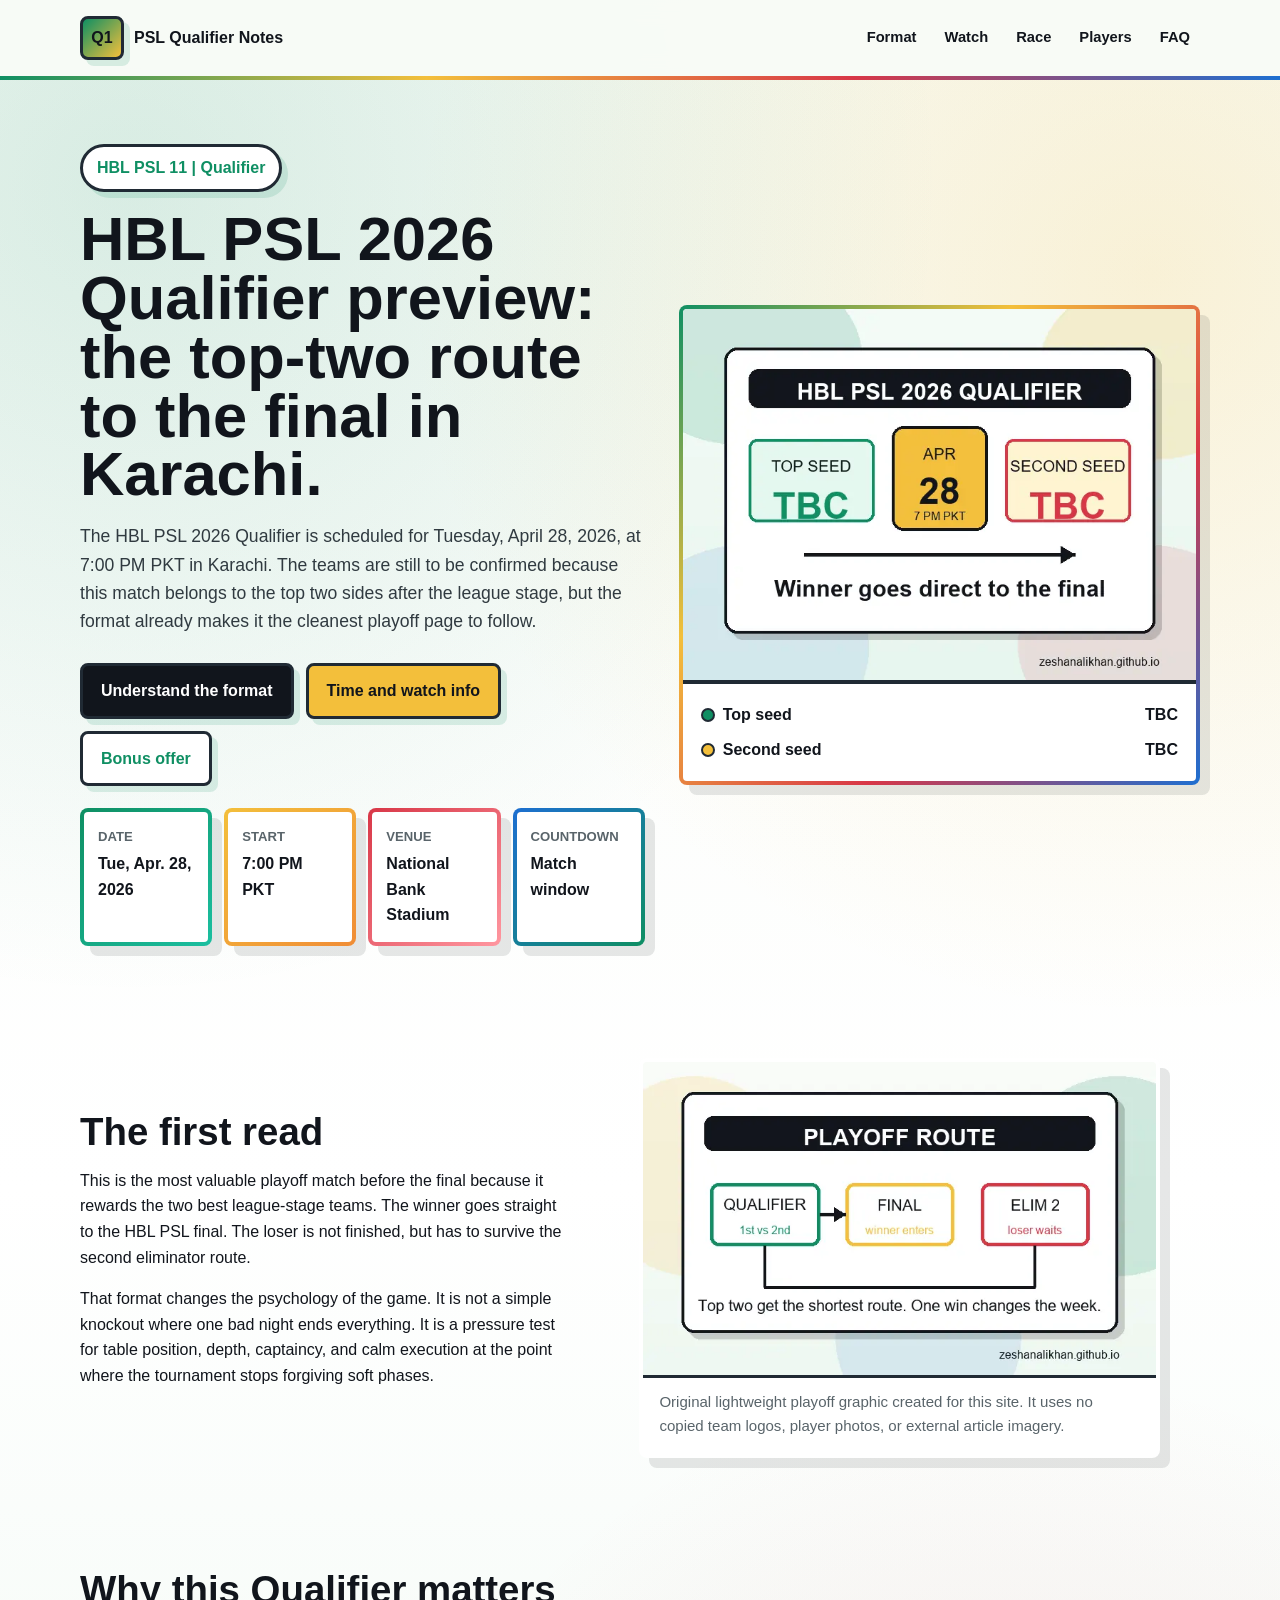
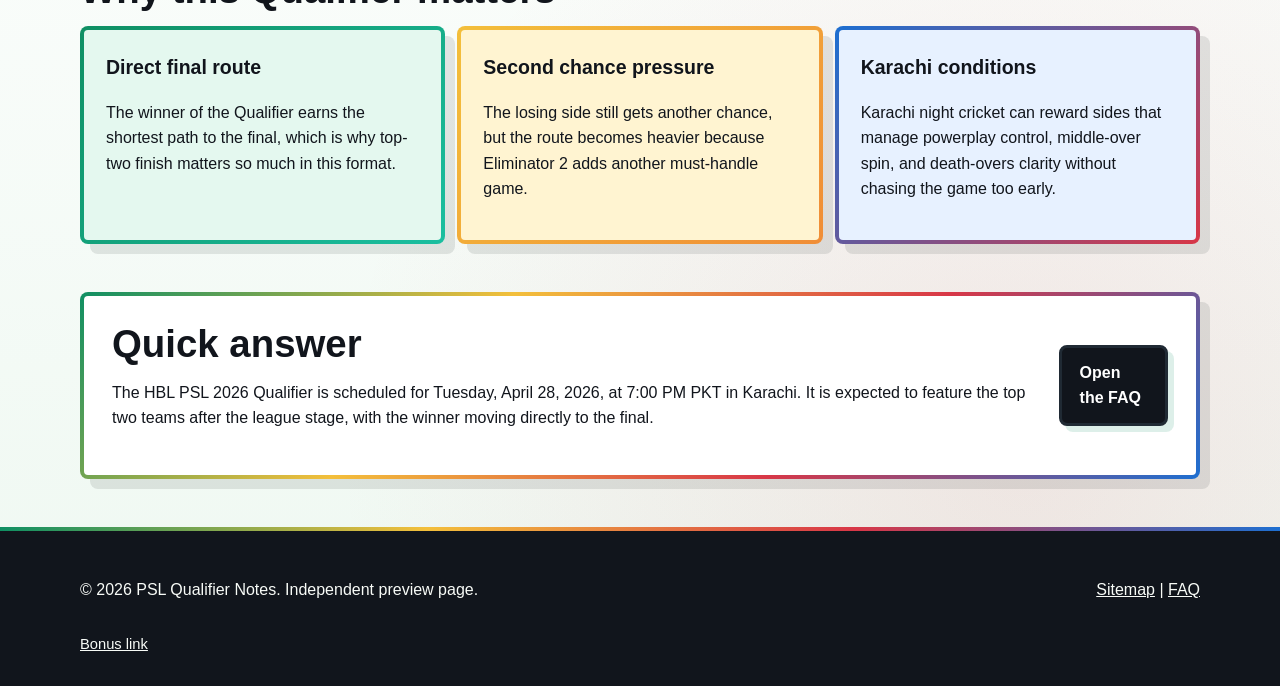
==== index.html @ a6319f73 "Create HBL PSL 2026 Qualifier preview site" ====
<!doctype html>
<html lang="en">
  <head>
    <meta charset="utf-8">
    <meta name="viewport" content="width=device-width, initial-scale=1">
    <meta name="google-site-verification" content="zPeMqoo2h3M_oqIertTkiu1rAj5quQBwW_J42bXbuFM">
    <title>HBL PSL 2026 Qualifier Preview | Date, Time, Venue, Format</title>
    <meta name="description" content="Original HBL PSL 2026 Qualifier preview with date, 7:00 PM PKT start time, Karachi venue notes, playoff format, qualification race, and player-watch context.">
    <link rel="canonical" href="https://zeshanalikhan.github.io/hbl-psl-2026-qualifier-preview/">
    <meta property="og:title" content="HBL PSL 2026 Qualifier Preview">
    <meta property="og:description" content="A clear guide to the HBL PSL 2026 Qualifier, including timing, Karachi venue context, playoff route, and qualification race.">
    <meta property="og:type" content="website">
    <meta property="og:url" content="https://zeshanalikhan.github.io/hbl-psl-2026-qualifier-preview/">
    <meta property="og:image" content="https://zeshanalikhan.github.io/hbl-psl-2026-qualifier-preview/assets/images/psl-qualifier-hero.webp">
    <meta name="twitter:card" content="summary_large_image">
    <link rel="stylesheet" href="styles.css">
    <script type="application/ld+json">
      {
        "@context": "https://schema.org",
        "@type": "SportsEvent",
        "name": "HBL PSL 2026 Qualifier",
        "description": "The HBL PSL 2026 Qualifier is the playoff match between the top two teams after the league stage, scheduled in Karachi.",
        "startDate": "2026-04-28T19:00:00+05:00",
        "eventStatus": "https://schema.org/EventScheduled",
        "eventAttendanceMode": "https://schema.org/OfflineEventAttendanceMode",
        "sport": "Cricket",
        "location": {
          "@type": "Place",
          "name": "National Bank Stadium",
          "address": {
            "@type": "PostalAddress",
            "addressLocality": "Karachi",
            "addressCountry": "PK"
          }
        },
        "organizer": {
          "@type": "Organization",
          "name": "HBL Pakistan Super League"
        }
      }
    </script>
  </head>
  <body>
    <a class="skip-link" href="#main">Skip to content</a>
    <header class="site-header">
      <div class="nav-wrap">
        <a class="brand" href="index.html" aria-label="HBL PSL Qualifier preview home">
          <span class="brand-mark">Q1</span>
          <span>PSL Qualifier Notes</span>
        </a>
        <nav class="nav-links" aria-label="Main navigation">
          <a href="pages/playoff-format.html">Format</a>
          <a href="pages/how-to-watch.html">Watch</a>
          <a href="pages/qualification-race.html">Race</a>
          <a href="pages/player-watch.html">Players</a>
          <a href="pages/game-faq.html">FAQ</a>
        </nav>
      </div>
    </header>

    <main id="main">
      <section class="hero">
        <div class="hero-inner">
          <div class="hero-copy">
            <span class="eyebrow">HBL PSL 11 | Qualifier</span>
            <h1>HBL PSL 2026 Qualifier preview: the top-two route to the final in Karachi.</h1>
            <p class="lede">The HBL PSL 2026 Qualifier is scheduled for Tuesday, April 28, 2026, at 7:00 PM PKT in Karachi. The teams are still to be confirmed because this match belongs to the top two sides after the league stage, but the format already makes it the cleanest playoff page to follow.</p>
            <div class="cta-row">
              <a class="button" href="pages/playoff-format.html">Understand the format</a>
              <a class="button secondary" href="pages/how-to-watch.html">Time and watch info</a>
              <a class="button ghost" href="https://www.profitablecpmratenetwork.com/j9f627innq?key=be46e17df9e34aa3b5b8e77e88a34740" rel="nofollow sponsored noopener" target="_blank">Bonus offer</a>
            </div>
            <div class="meta-grid" aria-label="Qualifier quick facts">
              <div class="fact-card"><span>Date</span><strong>Tue, Apr. 28, 2026</strong></div>
              <div class="fact-card"><span>Start</span><strong>7:00 PM PKT</strong></div>
              <div class="fact-card"><span>Venue</span><strong>National Bank Stadium</strong></div>
              <div class="fact-card"><span>Countdown</span><strong data-event-countdown>Checking match window</strong></div>
            </div>
          </div>
          <aside class="hero-card" aria-label="Qualifier card">
            <img src="assets/images/psl-qualifier-hero.webp" width="720" height="520" alt="Original illustrated HBL PSL 2026 Qualifier match card for Karachi">
            <div class="scoreboard">
              <div class="score-row"><span><span class="team-dot top-one"></span>Top seed</span><strong>TBC</strong></div>
              <div class="score-row"><span><span class="team-dot top-two"></span>Second seed</span><strong>TBC</strong></div>
            </div>
          </aside>
        </div>
      </section>

      <section class="section">
        <div class="two-col">
          <div>
            <h2>The first read</h2>
            <p>This is the most valuable playoff match before the final because it rewards the two best league-stage teams. The winner goes straight to the HBL PSL final. The loser is not finished, but has to survive the second eliminator route.</p>
            <p>That format changes the psychology of the game. It is not a simple knockout where one bad night ends everything. It is a pressure test for table position, depth, captaincy, and calm execution at the point where the tournament stops forgiving soft phases.</p>
          </div>
          <figure class="image-frame">
            <img src="assets/images/psl-qualifier-context.webp" width="720" height="440" alt="Original HBL PSL playoff route graphic showing the Qualifier path to the final">
            <figcaption>Original lightweight playoff graphic created for this site. It uses no copied team logos, player photos, or external article imagery.</figcaption>
          </figure>
        </div>
      </section>

      <section class="section">
        <h2>Why this Qualifier matters</h2>
        <div class="card-grid">
          <article class="panel">
            <h3>Direct final route</h3>
            <p>The winner of the Qualifier earns the shortest path to the final, which is why top-two finish matters so much in this format.</p>
          </article>
          <article class="panel">
            <h3>Second chance pressure</h3>
            <p>The losing side still gets another chance, but the route becomes heavier because Eliminator 2 adds another must-handle game.</p>
          </article>
          <article class="panel">
            <h3>Karachi conditions</h3>
            <p>Karachi night cricket can reward sides that manage powerplay control, middle-over spin, and death-overs clarity without chasing the game too early.</p>
          </article>
        </div>
      </section>

      <section class="section split-band">
        <div>
          <h2>Quick answer</h2>
          <p>The HBL PSL 2026 Qualifier is scheduled for Tuesday, April 28, 2026, at 7:00 PM PKT in Karachi. It is expected to feature the top two teams after the league stage, with the winner moving directly to the final.</p>
        </div>
        <a class="button" href="pages/game-faq.html">Open the FAQ</a>
      </section>
    </main>

    <footer class="site-footer">
      <div class="footer-inner">
        <p>&copy; <span data-year>2026</span> PSL Qualifier Notes. Independent preview page.</p>
        <p><a href="sitemap.xml">Sitemap</a> | <a href="pages/game-faq.html">FAQ</a></p>
      </div>
      <div class="adsterra-link-wrap">
        <a class="adsterra-link" href="https://www.profitablecpmratenetwork.com/j9f627innq?key=be46e17df9e34aa3b5b8e77e88a34740" rel="nofollow sponsored noopener" target="_blank">Bonus link</a>
      </div>
    </footer>
    <script src="app.js" defer></script>
  </body>
</html>
---- styles.css ----
:root {
  --ink: #11151c;
  --paper: #f8fbf7;
  --panel: #ffffff;
  --muted: #59646a;
  --line: #202a34;
  --green: #0f8f63;
  --jade: #1bbfa0;
  --gold: #f3bf3b;
  --crimson: #d83747;
  --blue: #1d6fd1;
  --mint: #e4f8ef;
  --cream: #fff4d1;
  --sky: #e7f1ff;
  --shadow: 10px 10px 0 rgba(17, 21, 28, 0.10);
  --green-shadow: 6px 6px 0 rgba(15, 143, 99, 0.14);
}

* { box-sizing: border-box; }
html { scroll-behavior: smooth; }

body {
  margin: 0;
  background:
    radial-gradient(circle at 10% 8%, rgba(15, 143, 99, 0.14), transparent 34%),
    radial-gradient(circle at 90% 12%, rgba(243, 191, 59, 0.18), transparent 32%),
    radial-gradient(circle at 80% 90%, rgba(216, 55, 71, 0.10), transparent 30%),
    linear-gradient(180deg, #f8fbf7 0%, #ffffff 52%, #eef8f1 100%);
  color: var(--ink);
  font-family: Arial, Helvetica, sans-serif;
  line-height: 1.6;
}

a { color: inherit; }
img { display: block; max-width: 100%; height: auto; }
h1, h2, h3, p { overflow-wrap: anywhere; }

.skip-link {
  position: absolute;
  left: 12px;
  top: -80px;
  z-index: 30;
  background: var(--ink);
  color: #fff;
  padding: 10px 14px;
  border-radius: 6px;
}
.skip-link:focus { top: 12px; }

.site-header {
  position: sticky;
  top: 0;
  z-index: 20;
  background: rgba(248, 251, 247, 0.95);
  border-bottom: 4px solid transparent;
  border-image: linear-gradient(90deg, var(--green), var(--gold), var(--crimson), var(--blue)) 1;
  backdrop-filter: blur(12px);
}

.nav-wrap,
.hero-inner,
.section,
.footer-inner,
.page-shell,
.adsterra-link-wrap {
  width: min(1120px, calc(100% - 32px));
  margin: 0 auto;
}

.nav-wrap {
  min-height: 76px;
  display: flex;
  align-items: center;
  justify-content: space-between;
  gap: 22px;
}

.brand {
  display: inline-flex;
  align-items: center;
  gap: 10px;
  text-decoration: none;
  font-weight: 900;
}

.brand-mark {
  width: 44px;
  height: 44px;
  display: inline-grid;
  place-items: center;
  border-radius: 8px;
  background: linear-gradient(135deg, var(--green), var(--gold));
  color: var(--ink);
  border: 3px solid var(--line);
  box-shadow: var(--green-shadow);
}

.nav-links {
  display: flex;
  flex-wrap: wrap;
  justify-content: flex-end;
  gap: 8px;
}

.nav-links a {
  text-decoration: none;
  font-size: 0.92rem;
  font-weight: 800;
  padding: 8px 10px;
  border-radius: 6px;
}
.nav-links a:hover { background: var(--mint); }

.hero { padding: 64px 0 48px; }
.hero-inner {
  display: grid;
  grid-template-columns: minmax(0, 1.04fr) minmax(320px, 0.96fr);
  align-items: center;
  gap: 34px;
}

.eyebrow {
  display: inline-flex;
  align-items: center;
  gap: 8px;
  background: #fff;
  border: 3px solid var(--line);
  border-radius: 999px;
  padding: 8px 14px;
  color: var(--green);
  font-weight: 900;
  letter-spacing: 0;
  box-shadow: var(--green-shadow);
}

h1 {
  margin: 18px 0;
  font-size: clamp(2.35rem, 4.8vw, 5rem);
  line-height: 0.96;
  letter-spacing: 0;
}

h2 {
  margin: 0 0 16px;
  font-size: clamp(1.75rem, 3vw, 3rem);
  line-height: 1.04;
}

h3 { margin: 0 0 10px; font-size: 1.22rem; }
.lede { max-width: 68ch; color: #303a40; font-size: 1.1rem; }

.cta-row {
  display: flex;
  flex-wrap: wrap;
  gap: 12px;
  margin: 28px 0 22px;
}

.button {
  display: inline-flex;
  min-height: 48px;
  align-items: center;
  justify-content: center;
  padding: 12px 18px;
  border-radius: 8px;
  border: 3px solid var(--line);
  background: var(--ink);
  color: #fff;
  font-weight: 900;
  text-decoration: none;
  box-shadow: var(--green-shadow);
}
.button.secondary { background: var(--gold); color: var(--ink); }
.button.ghost { background: #fff; color: var(--green); }
.button:hover { transform: translate(-1px, -1px); }

.meta-grid,
.card-grid {
  display: grid;
  grid-template-columns: repeat(4, minmax(0, 1fr));
  gap: 12px;
}

.fact-card,
.panel,
.hero-card,
.image-frame,
.article,
.info-list div,
.phase-grid section,
.route-box {
  background: var(--panel);
  border: 4px solid transparent;
  border-radius: 8px;
  box-shadow: var(--shadow);
  background-image: linear-gradient(var(--panel), var(--panel)), linear-gradient(135deg, var(--green), var(--gold), var(--crimson), var(--blue));
  background-origin: border-box;
  background-clip: padding-box, border-box;
}

.fact-card { padding: 14px; }
.fact-card:nth-child(1) { background-image: linear-gradient(#ffffff, #ffffff), linear-gradient(135deg, var(--green), var(--jade)); }
.fact-card:nth-child(2) { background-image: linear-gradient(#ffffff, #ffffff), linear-gradient(135deg, var(--gold), #f08d36); }
.fact-card:nth-child(3) { background-image: linear-gradient(#ffffff, #ffffff), linear-gradient(135deg, var(--crimson), #ff97a0); }
.fact-card:nth-child(4) { background-image: linear-gradient(#ffffff, #ffffff), linear-gradient(135deg, var(--blue), var(--green)); }

.fact-card span,
.info-list span {
  display: block;
  color: var(--muted);
  font-size: 0.82rem;
  font-weight: 900;
  text-transform: uppercase;
}

.fact-card strong,
.info-list strong {
  display: block;
  margin-top: 4px;
  font-size: 1rem;
}

.hero-card { overflow: hidden; }
.scoreboard {
  border-top: 4px solid var(--line);
  padding: 18px;
  display: grid;
  gap: 10px;
}

.score-row {
  display: flex;
  justify-content: space-between;
  gap: 16px;
  align-items: center;
  font-weight: 900;
}

.score-row span { display: inline-flex; align-items: center; gap: 8px; }
.team-dot {
  width: 14px;
  height: 14px;
  border-radius: 50%;
  border: 2px solid var(--line);
}
.team-dot.top-one { background: var(--green); }
.team-dot.top-two { background: var(--gold); }

.section { padding: 48px 0; }
.two-col {
  display: grid;
  grid-template-columns: minmax(0, 0.9fr) minmax(300px, 1.1fr);
  gap: 28px;
  align-items: center;
}

.image-frame { overflow: hidden; background: #fff; }
.image-frame figcaption {
  padding: 12px 16px 16px;
  color: var(--muted);
  font-size: 0.94rem;
  border-top: 3px solid var(--line);
}

.card-grid { grid-template-columns: repeat(3, minmax(0, 1fr)); }
.panel { padding: 22px; }
.panel:nth-child(1) { background-image: linear-gradient(var(--mint), var(--mint)), linear-gradient(135deg, var(--green), var(--jade)); }
.panel:nth-child(2) { background-image: linear-gradient(var(--cream), var(--cream)), linear-gradient(135deg, var(--gold), #f08d36); }
.panel:nth-child(3) { background-image: linear-gradient(var(--sky), var(--sky)), linear-gradient(135deg, var(--blue), var(--crimson)); }

.split-band {
  display: flex;
  justify-content: space-between;
  gap: 24px;
  align-items: center;
  background: #fff;
  border: 4px solid transparent;
  border-radius: 8px;
  box-shadow: var(--shadow);
  padding: 28px;
  margin-bottom: 48px;
  background-image: linear-gradient(#fff, #fff), linear-gradient(135deg, var(--green), var(--gold), var(--crimson), var(--blue));
  background-origin: border-box;
  background-clip: padding-box, border-box;
}

.page-shell { padding: 48px 0; }
.article {
  padding: clamp(22px, 4vw, 46px);
  max-width: 900px;
}
.article h1 { font-size: clamp(2.2rem, 4.4vw, 4.3rem); }
.article p,
.article li { font-size: 1.06rem; }
.text-link { color: var(--green); font-weight: 900; }

.info-list {
  display: grid;
  grid-template-columns: repeat(2, minmax(0, 1fr));
  gap: 12px;
  margin: 22px 0;
}
.info-list div { padding: 16px; box-shadow: var(--green-shadow); }

.phase-grid {
  display: grid;
  grid-template-columns: repeat(3, minmax(0, 1fr));
  gap: 14px;
  margin: 22px 0;
}
.phase-grid section { padding: 18px; box-shadow: var(--green-shadow); }

.route-box {
  padding: 20px;
  margin: 22px 0;
  background-image: linear-gradient(#fffdf3, #fffdf3), linear-gradient(135deg, var(--gold), var(--green), var(--blue));
}

.faq h2 { margin-top: 28px; font-size: 1.55rem; }

.site-footer {
  background: var(--ink);
  color: #f8fbf7;
  padding: 30px 0;
  border-top: 4px solid transparent;
  border-image: linear-gradient(90deg, var(--green), var(--gold), var(--crimson), var(--blue)) 1;
}

.footer-inner {
  display: flex;
  justify-content: space-between;
  gap: 18px;
  flex-wrap: wrap;
}
.site-footer a { color: #f8fbf7; }
.adsterra-link-wrap { margin-top: 12px; }
.adsterra-link { color: #f8fbf7; font-size: 0.92rem; }

@media (max-width: 860px) {
  .nav-wrap,
  .footer-inner,
  .split-band {
    align-items: flex-start;
    flex-direction: column;
  }

  .hero-inner,
  .two-col,
  .meta-grid,
  .card-grid,
  .info-list,
  .phase-grid {
    grid-template-columns: 1fr;
  }

  .hero { padding-top: 36px; }
  .nav-links { justify-content: flex-start; }
}
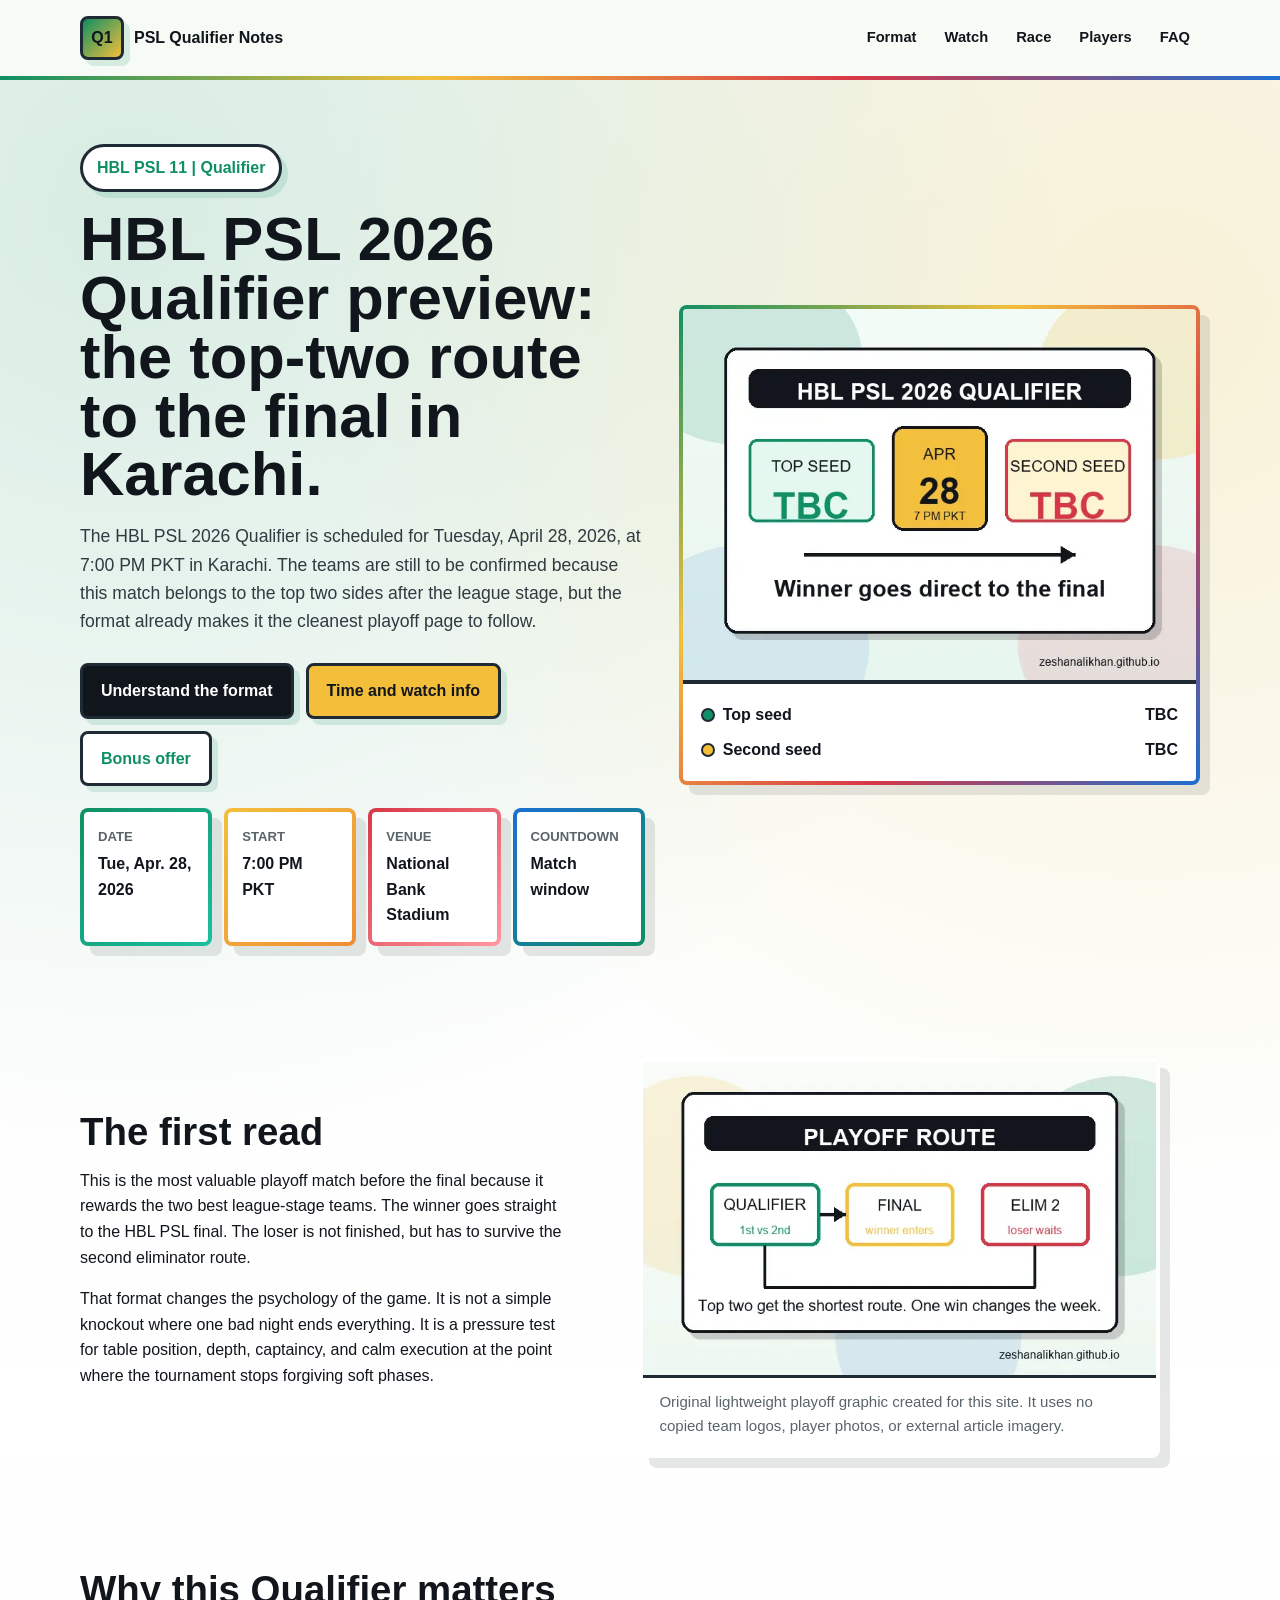
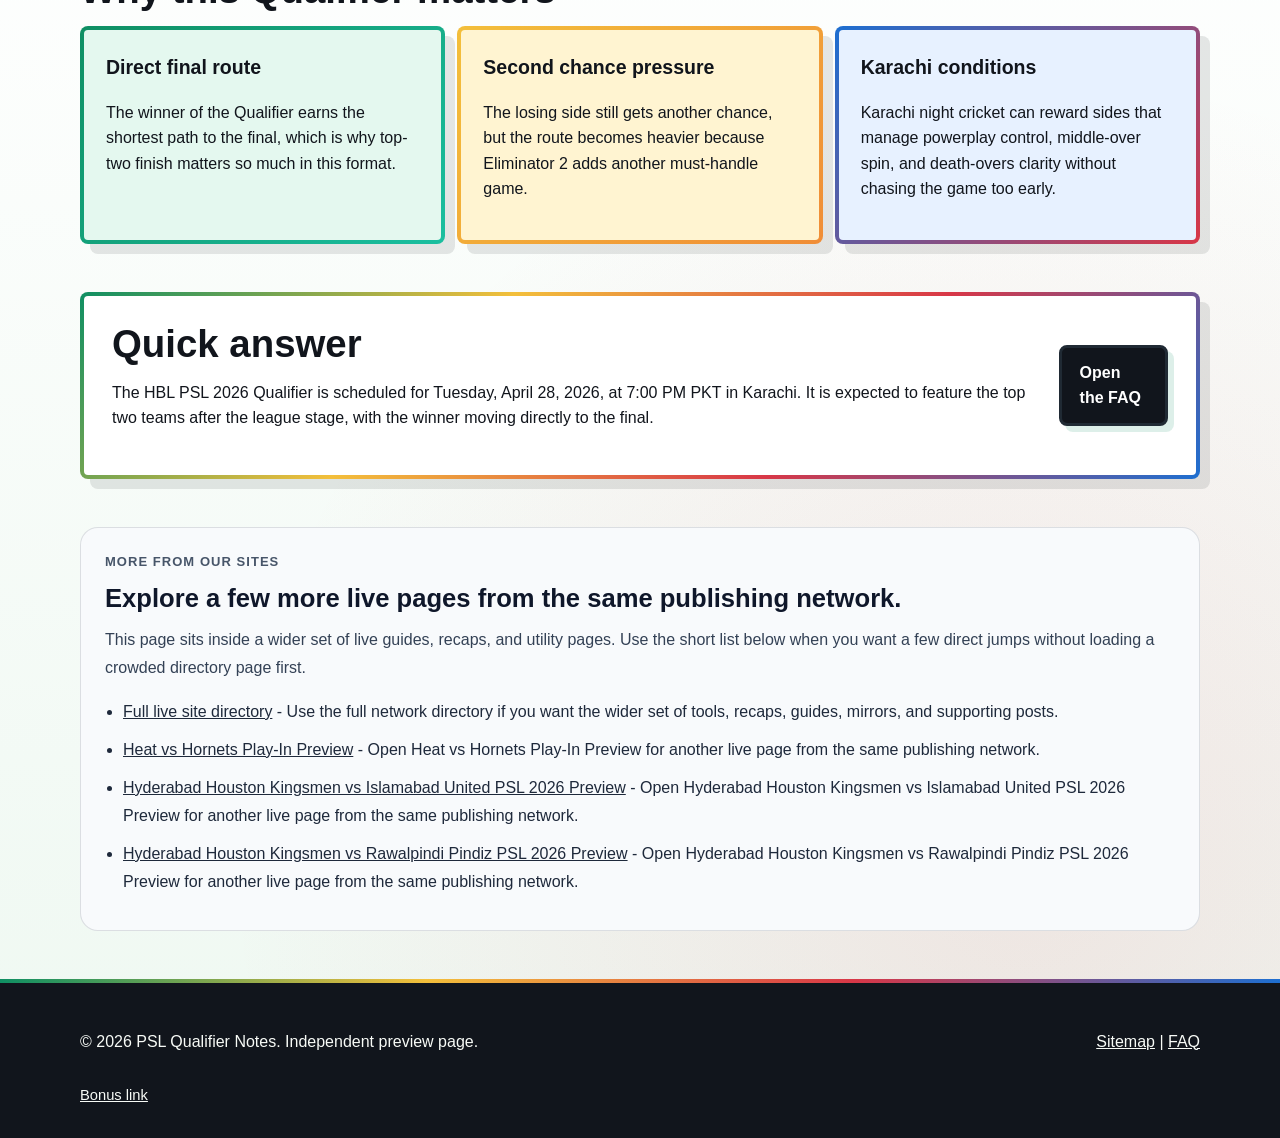
==== commit 1273659b: "Add owned network links" ====
--- a/index.html
+++ b/index.html
@@ -126,6 +126,24 @@
         </div>
         <a class="button" href="pages/game-faq.html">Open the FAQ</a>
       </section>
+
+      <!-- NETWORK_LINKS_START -->
+      <section data-network-links="true" aria-labelledby="network-links-heading" style="padding:0 0 48px;">
+        <div style="width:min(1120px, calc(100% - 32px)); margin:0 auto;">
+          <div style="border:1px solid rgba(15, 23, 42, 0.12); background:#f8fafc; border-radius:18px; padding:24px;">
+            <p style="margin:0 0 10px; font-size:13px; font-weight:800; letter-spacing:0.08em; text-transform:uppercase; color:#475569;">More from our sites</p>
+            <h2 id="network-links-heading" style="margin:0 0 12px; font-size:clamp(1.5rem, 2vw, 1.9rem); line-height:1.2; color:#0f172a;">Explore a few more live pages from the same publishing network.</h2>
+            <p style="margin:0 0 16px; color:#334155; line-height:1.75;">This page sits inside a wider set of live guides, recaps, and utility pages. Use the short list below when you want a few direct jumps without loading a crowded directory page first.</p>
+            <ul style="margin:0; padding-left:18px; color:#1e293b; line-height:1.75;">
+          <li style="margin:0 0 10px;"><a href="https://zeshanalikhan.github.io/creator-app-hub-site/pages/site-directory.html">Full live site directory</a> - Use the full network directory if you want the wider set of tools, recaps, guides, mirrors, and supporting posts.</li>
+          <li style="margin:0 0 10px;"><a href="https://zeshanalikhan.github.io/heat-hornets-play-in-preview/">Heat vs Hornets Play-In Preview</a> - Open Heat vs Hornets Play-In Preview for another live page from the same publishing network.</li>
+          <li style="margin:0 0 10px;"><a href="https://zeshanalikhan.github.io/hyderabad-houston-kingsmen-islamabad-united-psl-preview/">Hyderabad Houston Kingsmen vs Islamabad United PSL 2026 Preview</a> - Open Hyderabad Houston Kingsmen vs Islamabad United PSL 2026 Preview for another live page from the same publishing network.</li>
+          <li style="margin:0 0 10px;"><a href="https://zeshanalikhan.github.io/hyderabad-houston-kingsmen-rawalpindi-pindiz-psl-preview/">Hyderabad Houston Kingsmen vs Rawalpindi Pindiz PSL 2026 Preview</a> - Open Hyderabad Houston Kingsmen vs Rawalpindi Pindiz PSL 2026 Preview for another live page from the same publishing network.</li>
+            </ul>
+          </div>
+        </div>
+      </section>
+      <!-- NETWORK_LINKS_END -->
     </main>
 
     <footer class="site-footer">
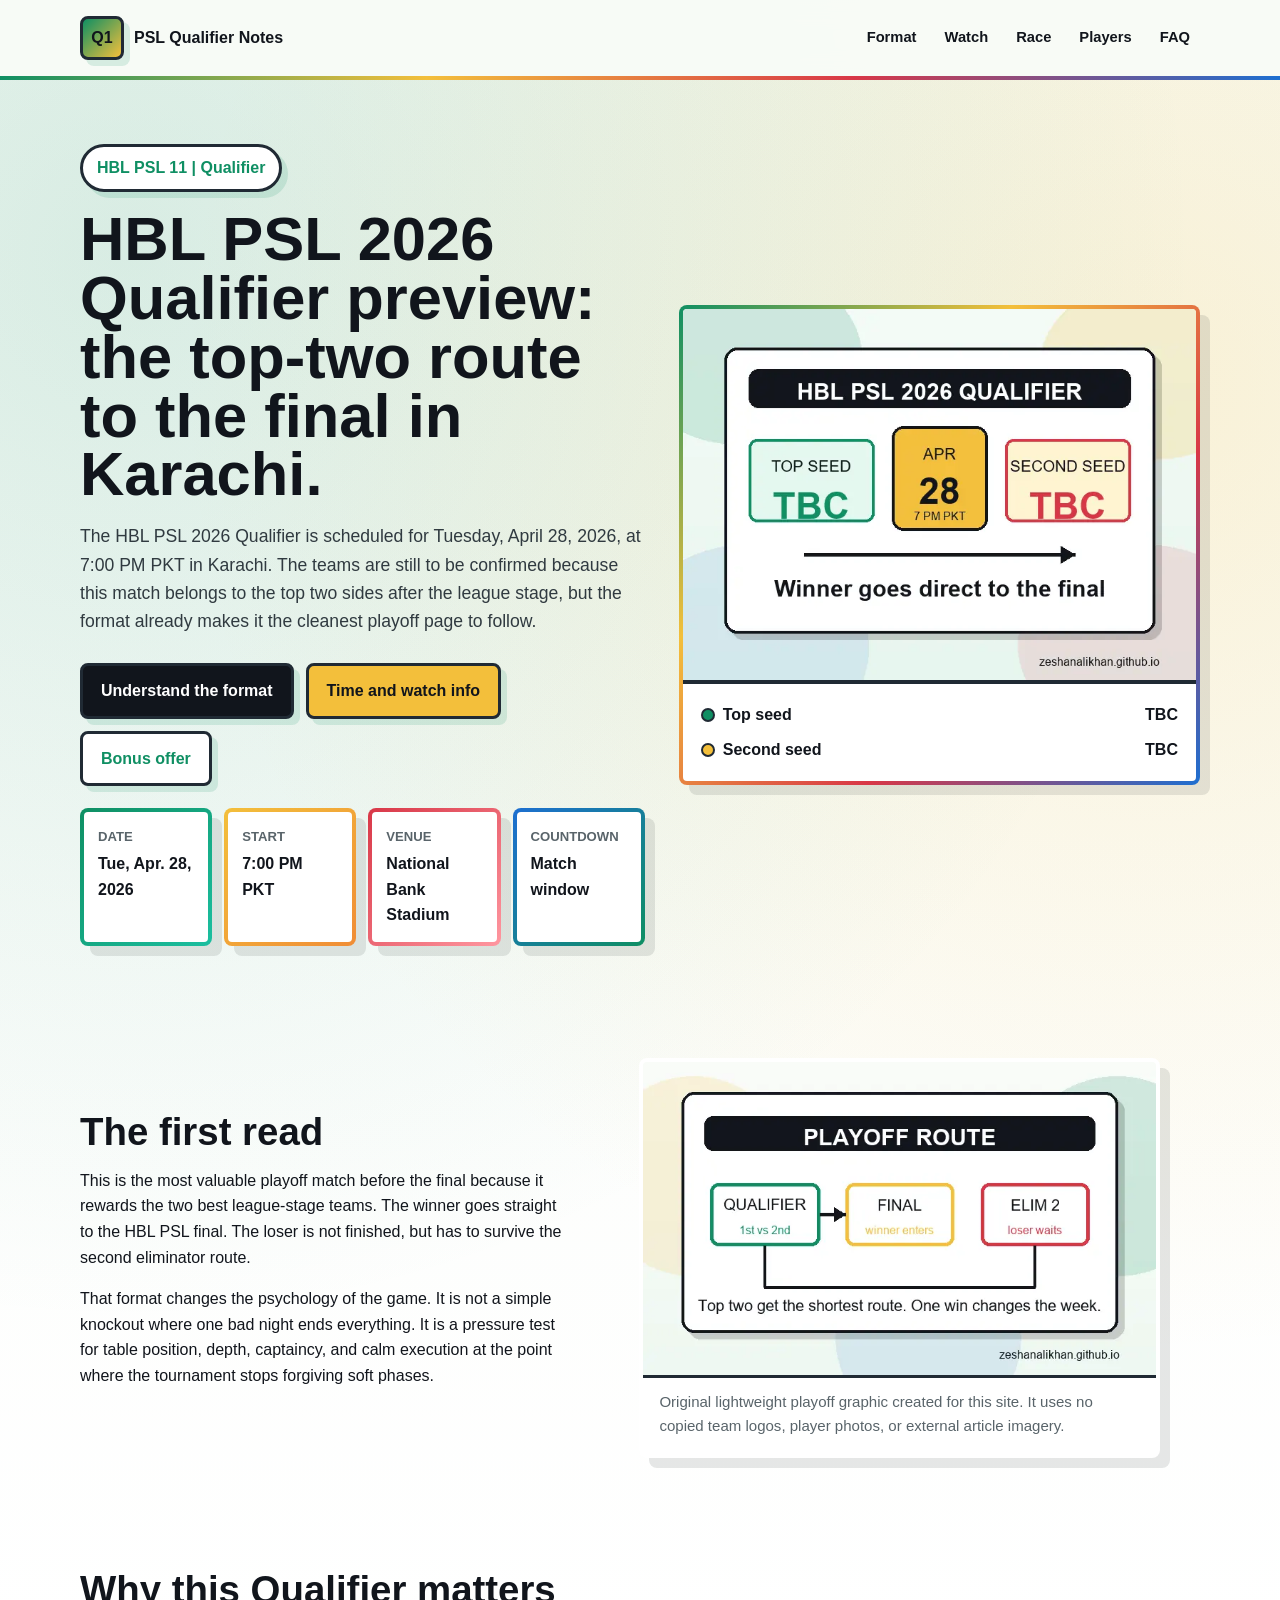
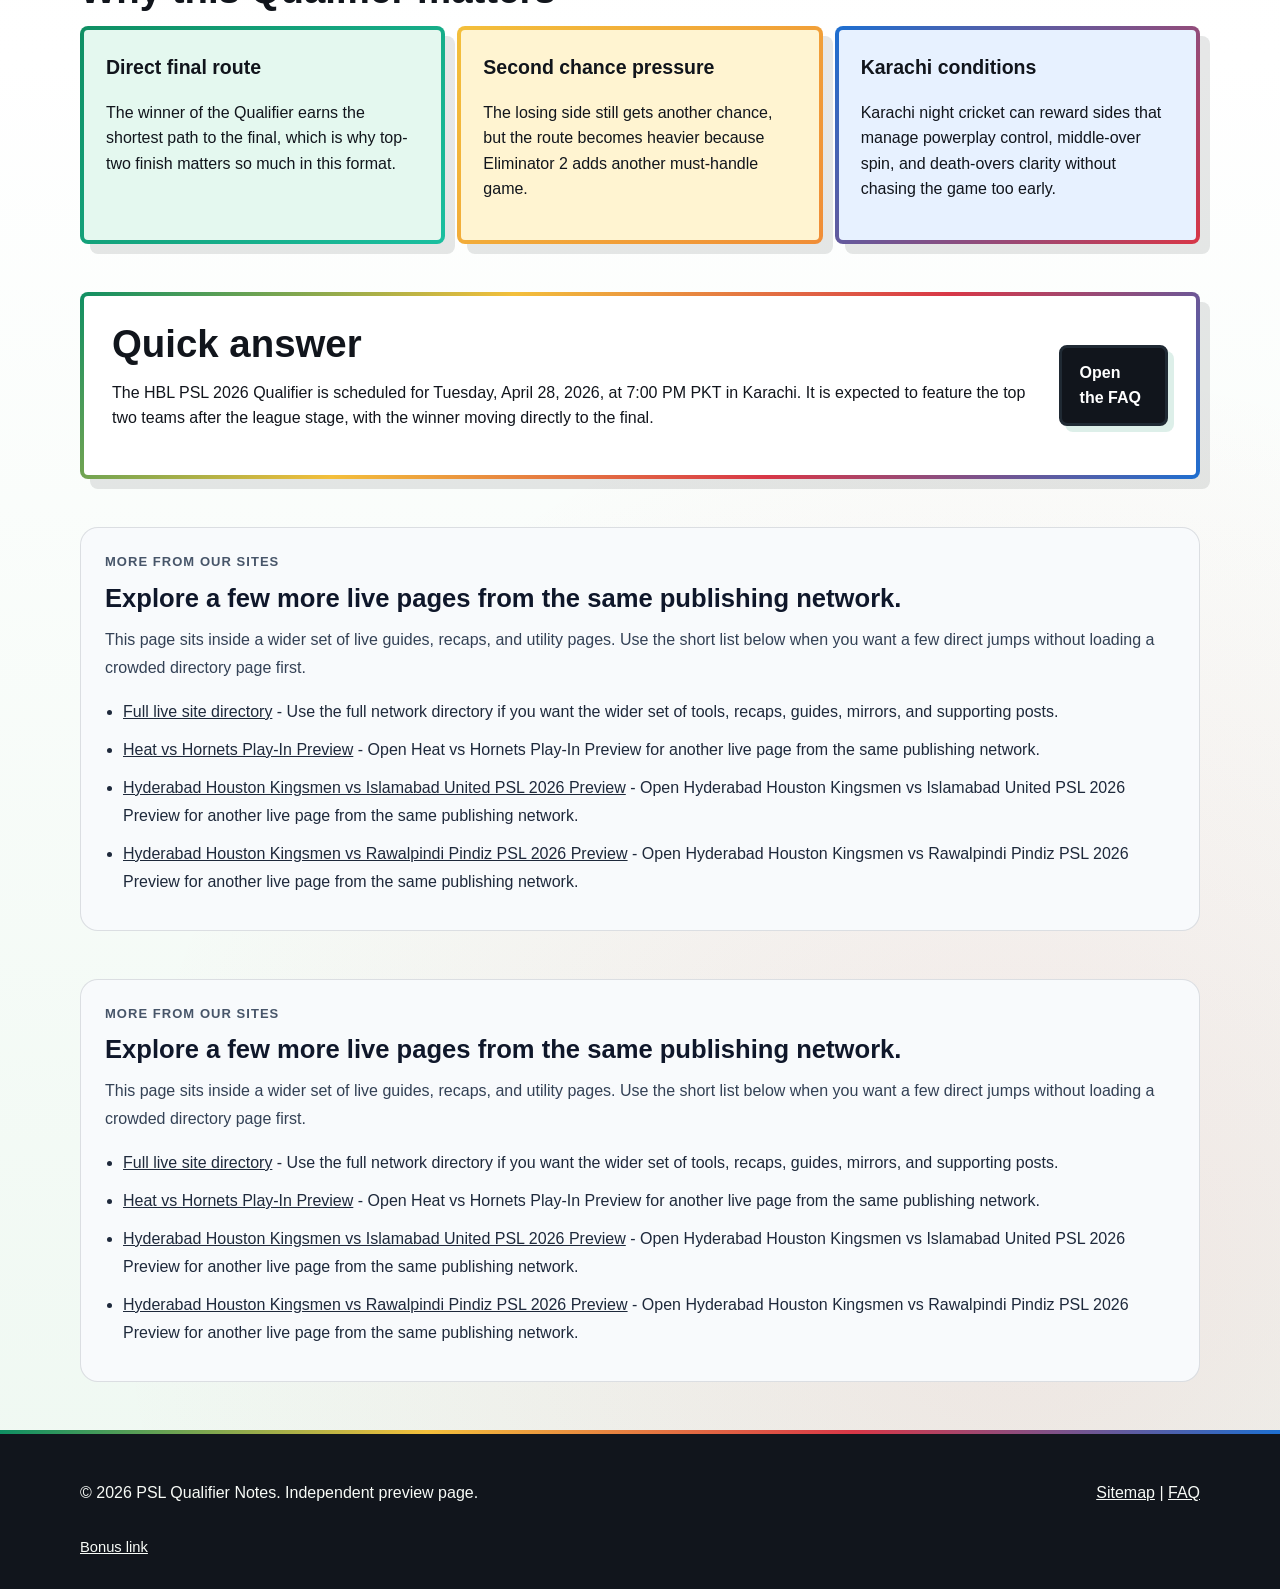
==== commit c2fee90a: "Add owned network links" ====
--- a/index.html
+++ b/index.html
@@ -144,6 +144,24 @@
         </div>
       </section>
       <!-- NETWORK_LINKS_END -->
+    
+      <!-- NETWORK_LINKS_START -->
+      <section data-network-links="true" aria-labelledby="network-links-heading" style="padding:0 0 48px;">
+        <div style="width:min(1120px, calc(100% - 32px)); margin:0 auto;">
+          <div style="border:1px solid rgba(15, 23, 42, 0.12); background:#f8fafc; border-radius:18px; padding:24px;">
+            <p style="margin:0 0 10px; font-size:13px; font-weight:800; letter-spacing:0.08em; text-transform:uppercase; color:#475569;">More from our sites</p>
+            <h2 id="network-links-heading" style="margin:0 0 12px; font-size:clamp(1.5rem, 2vw, 1.9rem); line-height:1.2; color:#0f172a;">Explore a few more live pages from the same publishing network.</h2>
+            <p style="margin:0 0 16px; color:#334155; line-height:1.75;">This page sits inside a wider set of live guides, recaps, and utility pages. Use the short list below when you want a few direct jumps without loading a crowded directory page first.</p>
+            <ul style="margin:0; padding-left:18px; color:#1e293b; line-height:1.75;">
+          <li style="margin:0 0 10px;"><a href="https://zeshanalikhan.github.io/creator-app-hub-site/pages/site-directory.html">Full live site directory</a> - Use the full network directory if you want the wider set of tools, recaps, guides, mirrors, and supporting posts.</li>
+          <li style="margin:0 0 10px;"><a href="https://zeshanalikhan.github.io/heat-hornets-play-in-preview/">Heat vs Hornets Play-In Preview</a> - Open Heat vs Hornets Play-In Preview for another live page from the same publishing network.</li>
+          <li style="margin:0 0 10px;"><a href="https://zeshanalikhan.github.io/hyderabad-houston-kingsmen-islamabad-united-psl-preview/">Hyderabad Houston Kingsmen vs Islamabad United PSL 2026 Preview</a> - Open Hyderabad Houston Kingsmen vs Islamabad United PSL 2026 Preview for another live page from the same publishing network.</li>
+          <li style="margin:0 0 10px;"><a href="https://zeshanalikhan.github.io/hyderabad-houston-kingsmen-rawalpindi-pindiz-psl-preview/">Hyderabad Houston Kingsmen vs Rawalpindi Pindiz PSL 2026 Preview</a> - Open Hyderabad Houston Kingsmen vs Rawalpindi Pindiz PSL 2026 Preview for another live page from the same publishing network.</li>
+            </ul>
+          </div>
+        </div>
+      </section>
+      <!-- NETWORK_LINKS_END -->
     </main>
 
     <footer class="site-footer">
